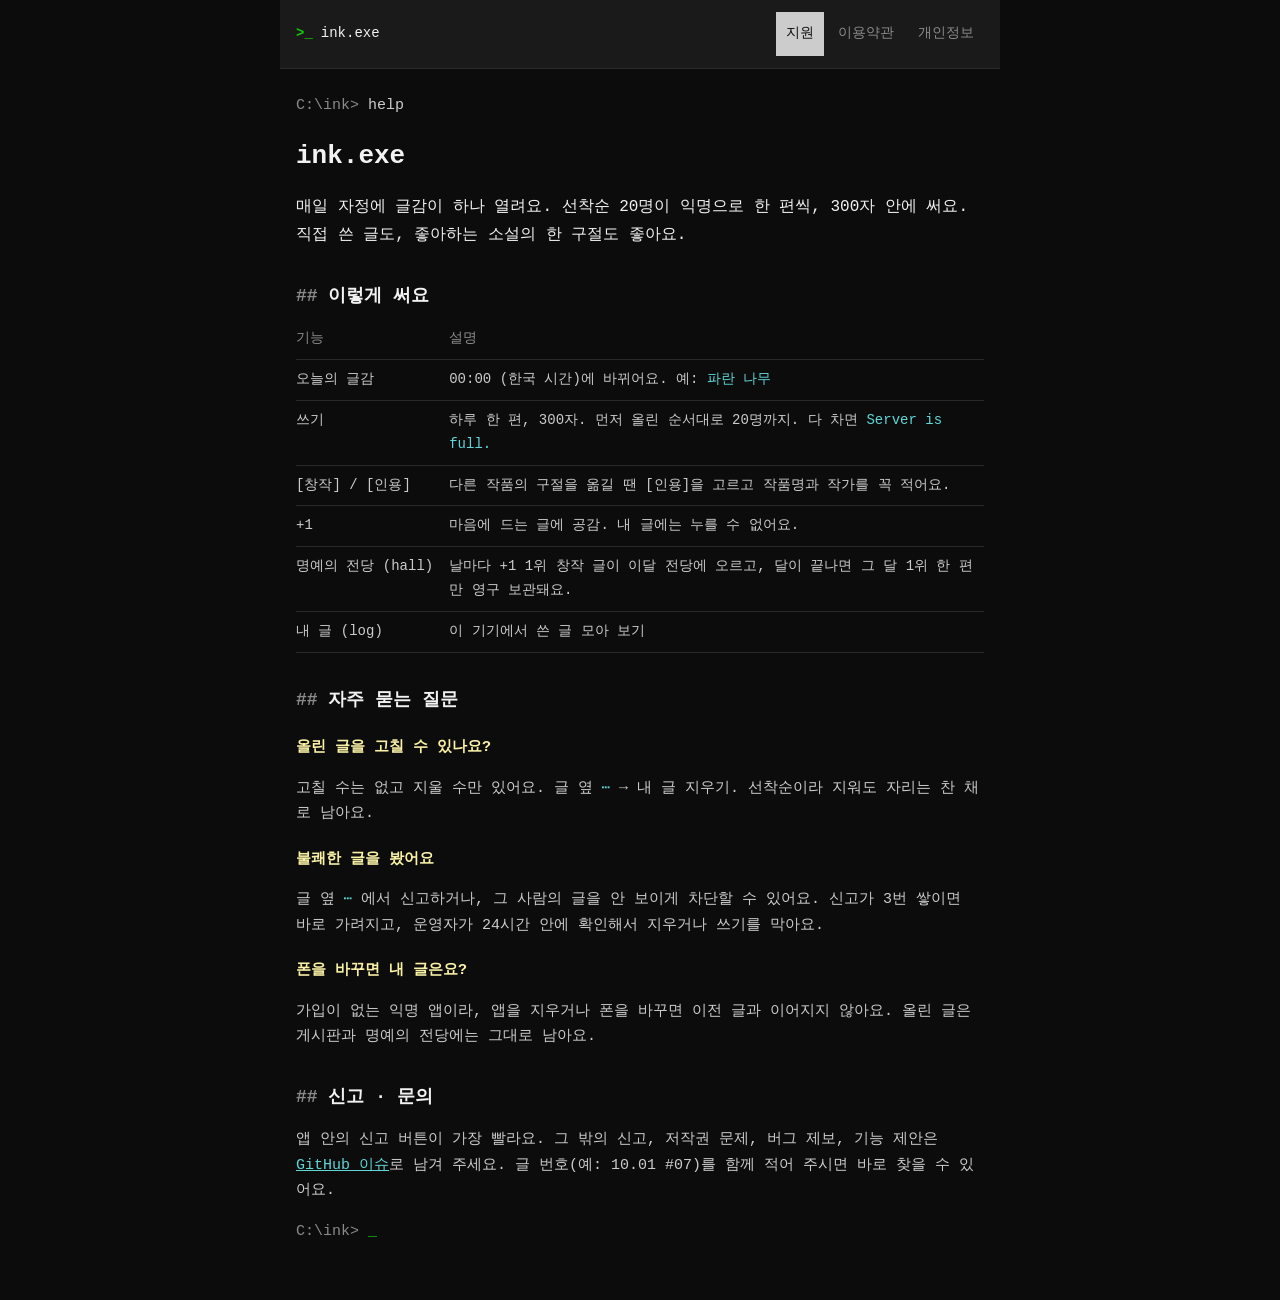
==== docs/index.html @ 221719de "ink.exe 첫 버전: 매일 글감 하나, 선착순 20명 익명 짧은 글 - Supabase 스키마 · RPC: 선착순 20 · 300자 · 하루 한 편 · 인용 출처 필수   · " ====
<!doctype html>
<html lang="ko">
<head>
<meta charset="utf-8">
<meta name="viewport" content="width=device-width, initial-scale=1">
<title>ink.exe 지원</title>
<meta name="description" content="ink.exe: 매일 글감 하나, 선착순 20명이 익명으로 쓰는 짧은 글 게시판. 사용법, 자주 묻는 질문, 신고와 문의.">
<link rel="stylesheet" href="style.css">
</head>
<body>
<main>
<header class="bar"><span class="prompt">&gt;_</span> ink.exe <nav><a href="./" aria-current="page">지원</a><a href="terms.html">이용약관</a><a href="privacy.html">개인정보</a></nav></header>

<p class="cmd"><span class="dim">C:\ink&gt;</span> help</p>

<h1>ink.exe</h1>
<p class="lead">매일 자정에 글감이 하나 열려요. 선착순 20명이 익명으로 한 편씩, 300자 안에 써요. 직접 쓴 글도, 좋아하는 소설의 한 구절도 좋아요.</p>

<h2>이렇게 써요</h2>
<table>
<thead><tr><th scope="col">기능</th><th scope="col">설명</th></tr></thead>
<tbody>
<tr><td>오늘의 글감</td><td>00:00 (한국 시간)에 바뀌어요. 예: <code>파란 나무</code></td></tr>
<tr><td>쓰기</td><td>하루 한 편, 300자. 먼저 올린 순서대로 20명까지. 다 차면 <code>Server is full.</code></td></tr>
<tr><td>[창작] / [인용]</td><td>다른 작품의 구절을 옮길 땐 [인용]을 고르고 작품명과 작가를 꼭 적어요.</td></tr>
<tr><td>+1</td><td>마음에 드는 글에 공감. 내 글에는 누를 수 없어요.</td></tr>
<tr><td>명예의 전당 (hall)</td><td>날마다 +1 1위 창작 글이 이달 전당에 오르고, 달이 끝나면 그 달 1위 한 편만 영구 보관돼요.</td></tr>
<tr><td>내 글 (log)</td><td>이 기기에서 쓴 글 모아 보기</td></tr>
</tbody>
</table>

<h2>자주 묻는 질문</h2>
<h3>올린 글을 고칠 수 있나요?</h3>
<p>고칠 수는 없고 지울 수만 있어요. 글 옆 <code>⋯</code> → 내 글 지우기. 선착순이라 지워도 자리는 찬 채로 남아요.</p>
<h3>불쾌한 글을 봤어요</h3>
<p>글 옆 <code>⋯</code> 에서 신고하거나, 그 사람의 글을 안 보이게 차단할 수 있어요. 신고가 3번 쌓이면 바로 가려지고, 운영자가 24시간 안에 확인해서 지우거나 쓰기를 막아요.</p>
<h3>폰을 바꾸면 내 글은요?</h3>
<p>가입이 없는 익명 앱이라, 앱을 지우거나 폰을 바꾸면 이전 글과 이어지지 않아요. 올린 글은 게시판과 명예의 전당에는 그대로 남아요.</p>

<h2>신고 · 문의</h2>
<p>앱 안의 신고 버튼이 가장 빨라요. 그 밖의 신고, 저작권 문제, 버그 제보, 기능 제안은 <a href="https://github.com/isla0x/ink-exe/issues">GitHub 이슈</a>로 남겨 주세요. 글 번호(예: 10.01 #07)를 함께 적어 주시면 바로 찾을 수 있어요.</p>

<p class="cmd"><span class="dim">C:\ink&gt;</span> <span class="cursor">_</span></p>
</main>
</body>
</html>
---- docs/style.css ----
:root {
  --bg: #0c0c0c;
  --bar: #1a1a1a;
  --fg: #cccccc;
  --hi: #f2f2f2;
  --dim: #8a8a8a;
  --ok: #16c60c;
  --cmd: #61d6d6;
  --tag: #f9f1a5;
  --line: #2a2a2a;
  color-scheme: dark;
}
* { box-sizing: border-box; }
html { -webkit-text-size-adjust: 100%; }
body {
  margin: 0;
  background: var(--bg);
  color: var(--fg);
  font-family: "SF Mono", ui-monospace, Menlo, Consolas, "D2Coding", "Nanum Gothic Coding", monospace;
  font-size: 15px;
  line-height: 1.7;
}
main { max-width: 720px; margin: 0 auto; padding: 0 16px 48px; }
.bar {
  display: flex; align-items: center; gap: 8px;
  margin: 0 -16px 24px; padding: 12px 16px;
  background: var(--bar); border-bottom: 1px solid var(--line);
  color: var(--hi); font-size: 14px;
}
.bar .prompt { color: var(--ok); font-weight: 700; }
.bar nav { margin-left: auto; display: flex; gap: 4px; }
.bar nav a { color: var(--dim); text-decoration: none; padding: 10px 10px; }
.bar nav a[aria-current="page"] { background: var(--fg); color: var(--bg); }
.cmd { margin: 0 0 8px; }
.dim { color: var(--dim); }
h1 { color: var(--hi); font-size: 26px; margin: 16px 0 4px; }
h2 { color: var(--hi); font-size: 18px; margin: 32px 0 8px; }
h2::before { content: "## "; color: var(--dim); }
h3 { color: var(--tag); font-size: 15px; margin: 20px 0 4px; }
.lead { font-size: 16px; color: var(--hi); }
strong { color: var(--hi); }
a { color: var(--cmd); }
code { color: var(--cmd); font-family: inherit; }
ul { padding-left: 20px; }
li::marker { color: var(--ok); }
hr { border: 0; border-top: 1px dashed var(--line); margin: 40px 0 0; }
table { width: 100%; border-collapse: collapse; font-size: 14px; }
th, td { text-align: left; vertical-align: top; padding: 8px 8px 8px 0; border-bottom: 1px solid var(--line); }
th { color: var(--dim); font-weight: 400; }
td:first-child { white-space: nowrap; padding-right: 16px; }
@media (max-width: 520px) { td:first-child { white-space: normal; } }
.cursor { color: var(--ok); animation: blink 1s steps(1) infinite; }
@keyframes blink { 50% { opacity: 0; } }
@media (prefers-reduced-motion: reduce) { .cursor { animation: none; } }
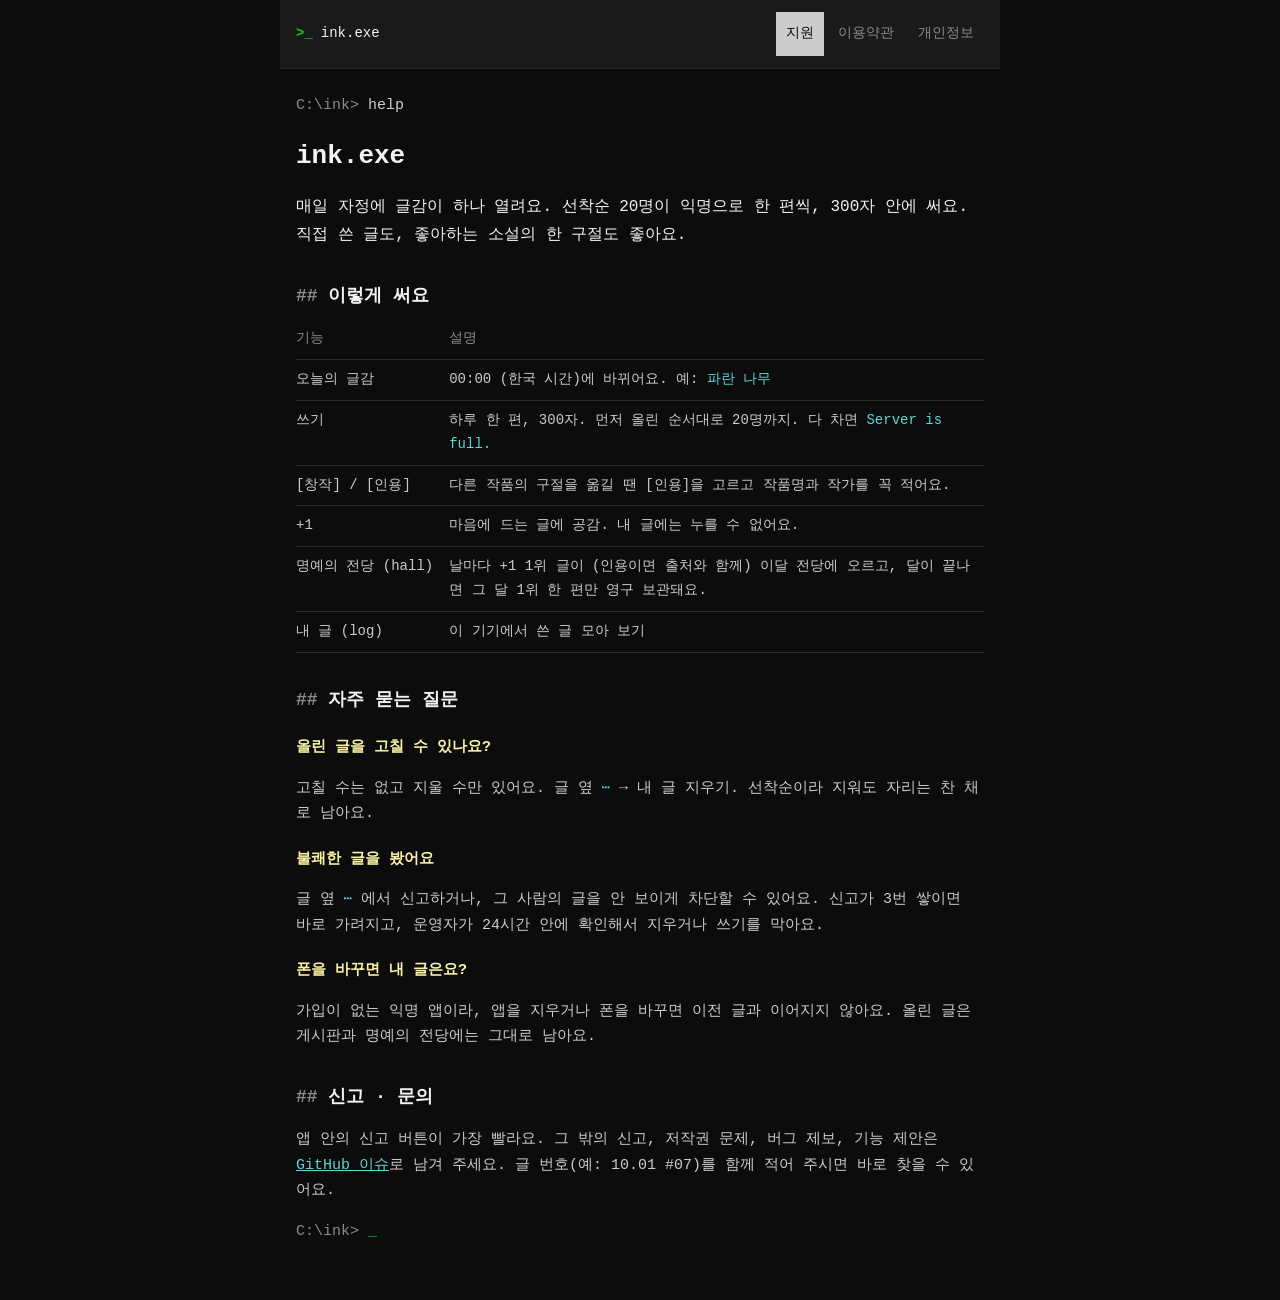
==== commit e668d174: "명예의 전당에 인용글도 오르게 (설정 hall_includes_quotes 기본값 true) Co-Authored-By: Claude Opus 5.5 <noreply@anthrop" ====
--- a/docs/index.html
+++ b/docs/index.html
@@ -24,7 +24,7 @@
 <tr><td>쓰기</td><td>하루 한 편, 300자. 먼저 올린 순서대로 20명까지. 다 차면 <code>Server is full.</code></td></tr>
 <tr><td>[창작] / [인용]</td><td>다른 작품의 구절을 옮길 땐 [인용]을 고르고 작품명과 작가를 꼭 적어요.</td></tr>
 <tr><td>+1</td><td>마음에 드는 글에 공감. 내 글에는 누를 수 없어요.</td></tr>
-<tr><td>명예의 전당 (hall)</td><td>날마다 +1 1위 창작 글이 이달 전당에 오르고, 달이 끝나면 그 달 1위 한 편만 영구 보관돼요.</td></tr>
+<tr><td>명예의 전당 (hall)</td><td>날마다 +1 1위 글이 (인용이면 출처와 함께) 이달 전당에 오르고, 달이 끝나면 그 달 1위 한 편만 영구 보관돼요.</td></tr>
 <tr><td>내 글 (log)</td><td>이 기기에서 쓴 글 모아 보기</td></tr>
 </tbody>
 </table>
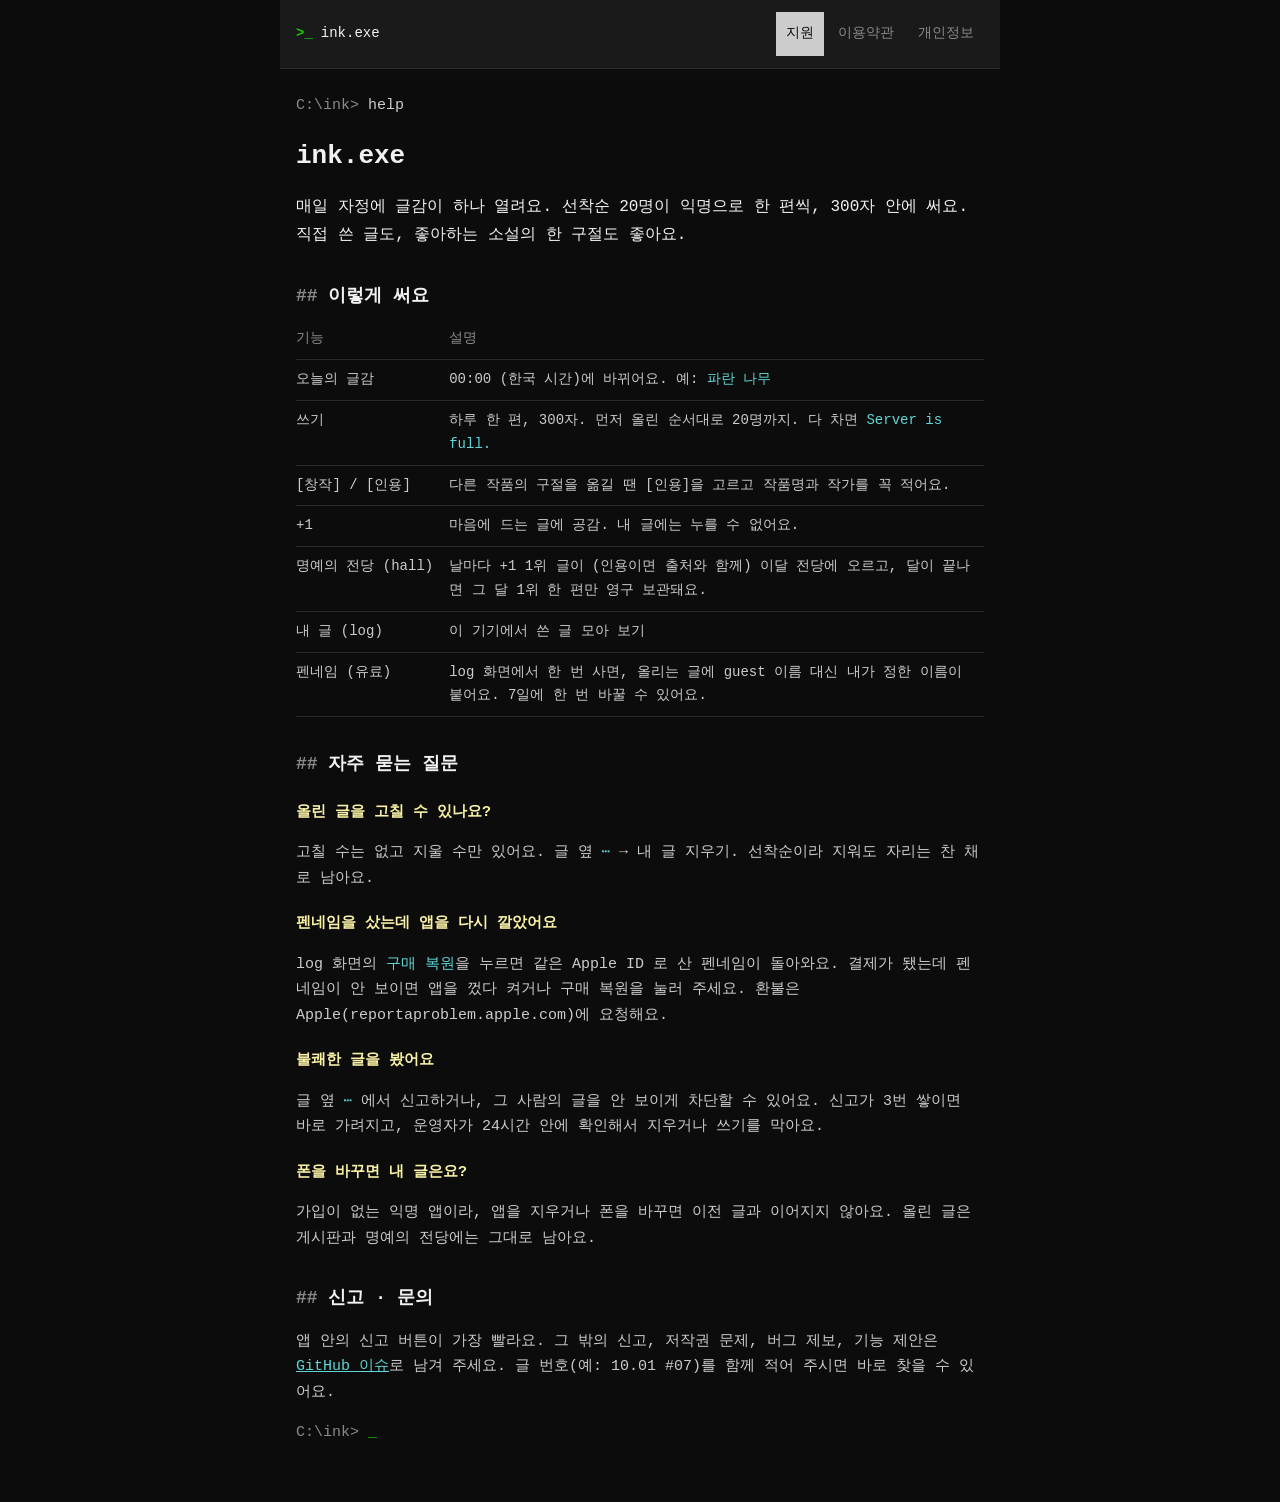
==== commit 4c1183ad: "펜네임: 상품 ID ink_exe_pen 으로 통일, 약관 · 개인정보 · 지원 페이지 · README 갱신 Co-Authored-By: Claude Opus 5.5 <norepl" ====
--- a/docs/index.html
+++ b/docs/index.html
@@ -26,12 +26,15 @@
 <tr><td>+1</td><td>마음에 드는 글에 공감. 내 글에는 누를 수 없어요.</td></tr>
 <tr><td>명예의 전당 (hall)</td><td>날마다 +1 1위 글이 (인용이면 출처와 함께) 이달 전당에 오르고, 달이 끝나면 그 달 1위 한 편만 영구 보관돼요.</td></tr>
 <tr><td>내 글 (log)</td><td>이 기기에서 쓴 글 모아 보기</td></tr>
+<tr><td>펜네임 (유료)</td><td>log 화면에서 한 번 사면, 올리는 글에 guest 이름 대신 내가 정한 이름이 붙어요. 7일에 한 번 바꿀 수 있어요.</td></tr>
 </tbody>
 </table>
 
 <h2>자주 묻는 질문</h2>
 <h3>올린 글을 고칠 수 있나요?</h3>
 <p>고칠 수는 없고 지울 수만 있어요. 글 옆 <code>⋯</code> → 내 글 지우기. 선착순이라 지워도 자리는 찬 채로 남아요.</p>
+<h3>펜네임을 샀는데 앱을 다시 깔았어요</h3>
+<p>log 화면의 <code>구매 복원</code>을 누르면 같은 Apple ID 로 산 펜네임이 돌아와요. 결제가 됐는데 펜네임이 안 보이면 앱을 껐다 켜거나 구매 복원을 눌러 주세요. 환불은 Apple(reportaproblem.apple.com)에 요청해요.</p>
 <h3>불쾌한 글을 봤어요</h3>
 <p>글 옆 <code>⋯</code> 에서 신고하거나, 그 사람의 글을 안 보이게 차단할 수 있어요. 신고가 3번 쌓이면 바로 가려지고, 운영자가 24시간 안에 확인해서 지우거나 쓰기를 막아요.</p>
 <h3>폰을 바꾸면 내 글은요?</h3>
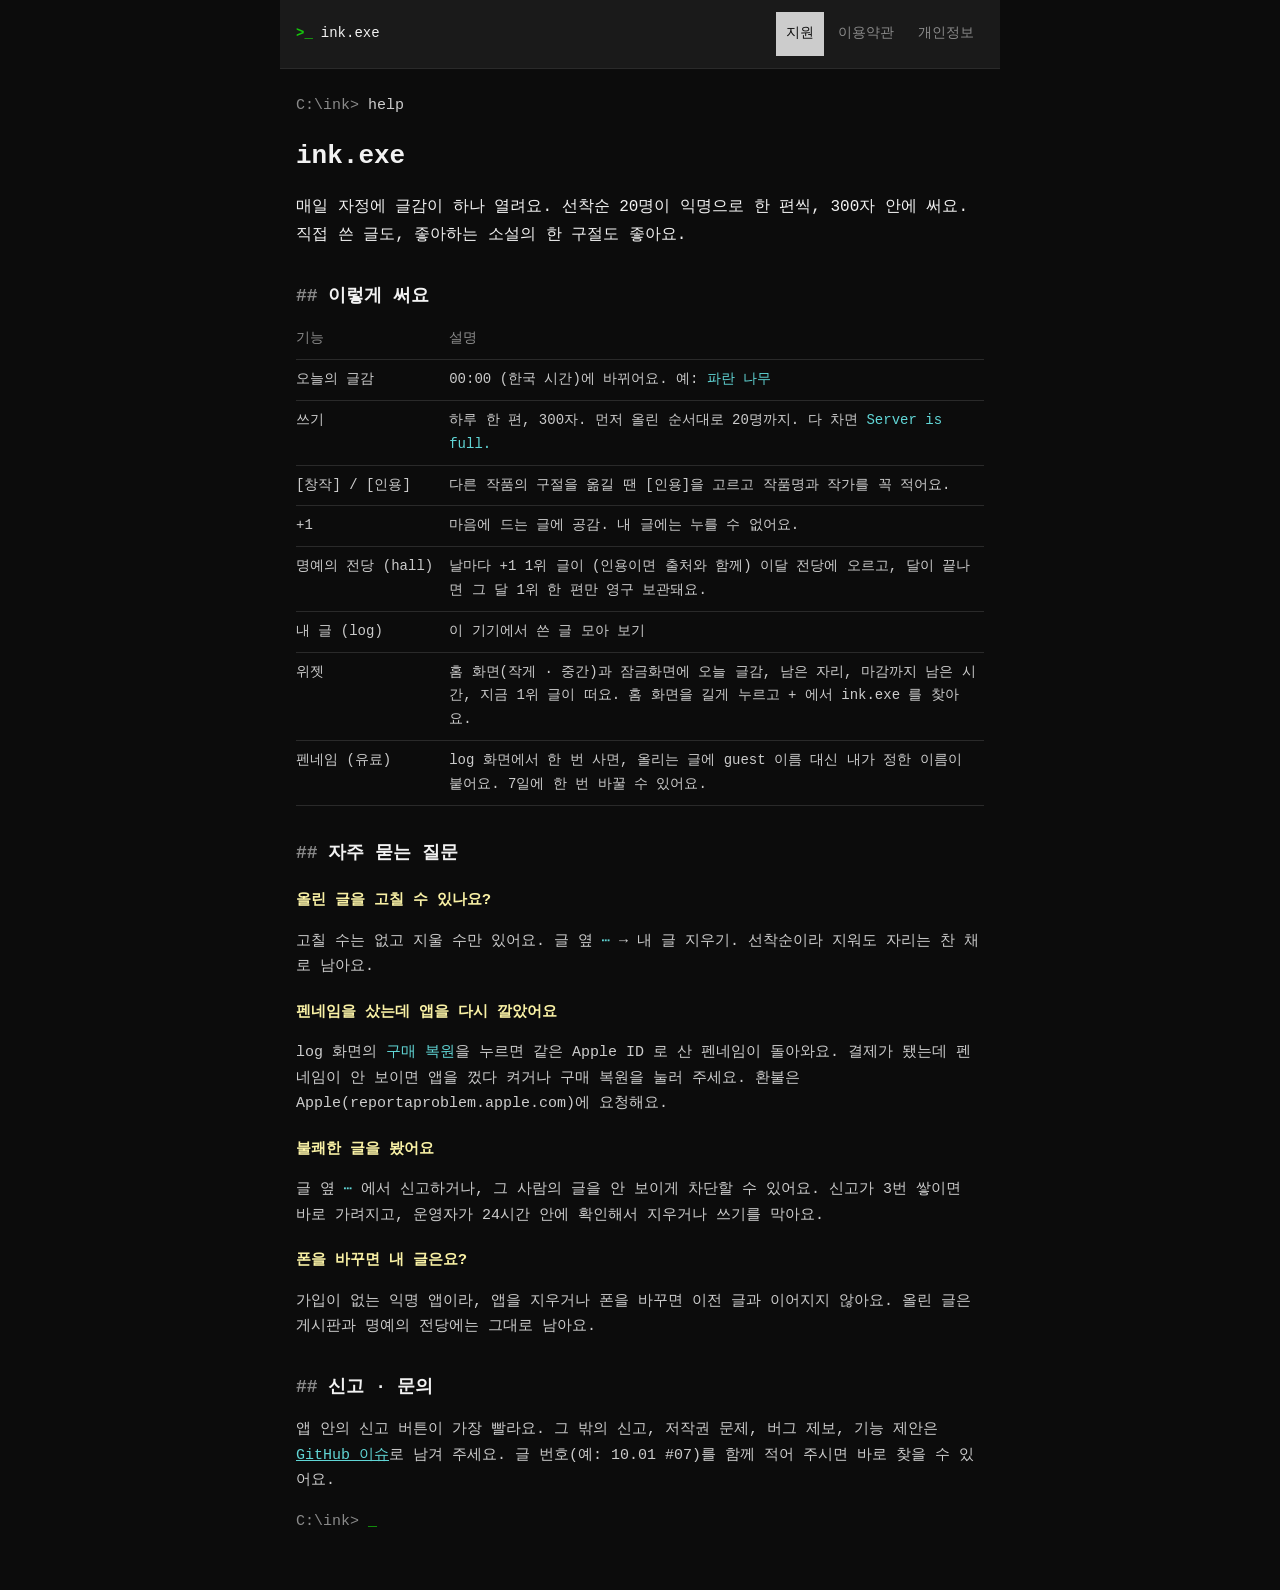
==== commit dbfeb047: "위젯 안내 추가 (README · 지원 페이지) Co-Authored-By: Claude Opus 5.5 <noreply@anthropic.com> Claude-Session: h" ====
--- a/docs/index.html
+++ b/docs/index.html
@@ -26,6 +26,7 @@
 <tr><td>+1</td><td>마음에 드는 글에 공감. 내 글에는 누를 수 없어요.</td></tr>
 <tr><td>명예의 전당 (hall)</td><td>날마다 +1 1위 글이 (인용이면 출처와 함께) 이달 전당에 오르고, 달이 끝나면 그 달 1위 한 편만 영구 보관돼요.</td></tr>
 <tr><td>내 글 (log)</td><td>이 기기에서 쓴 글 모아 보기</td></tr>
+<tr><td>위젯</td><td>홈 화면(작게 · 중간)과 잠금화면에 오늘 글감, 남은 자리, 마감까지 남은 시간, 지금 1위 글이 떠요. 홈 화면을 길게 누르고 + 에서 ink.exe 를 찾아요.</td></tr>
 <tr><td>펜네임 (유료)</td><td>log 화면에서 한 번 사면, 올리는 글에 guest 이름 대신 내가 정한 이름이 붙어요. 7일에 한 번 바꿀 수 있어요.</td></tr>
 </tbody>
 </table>
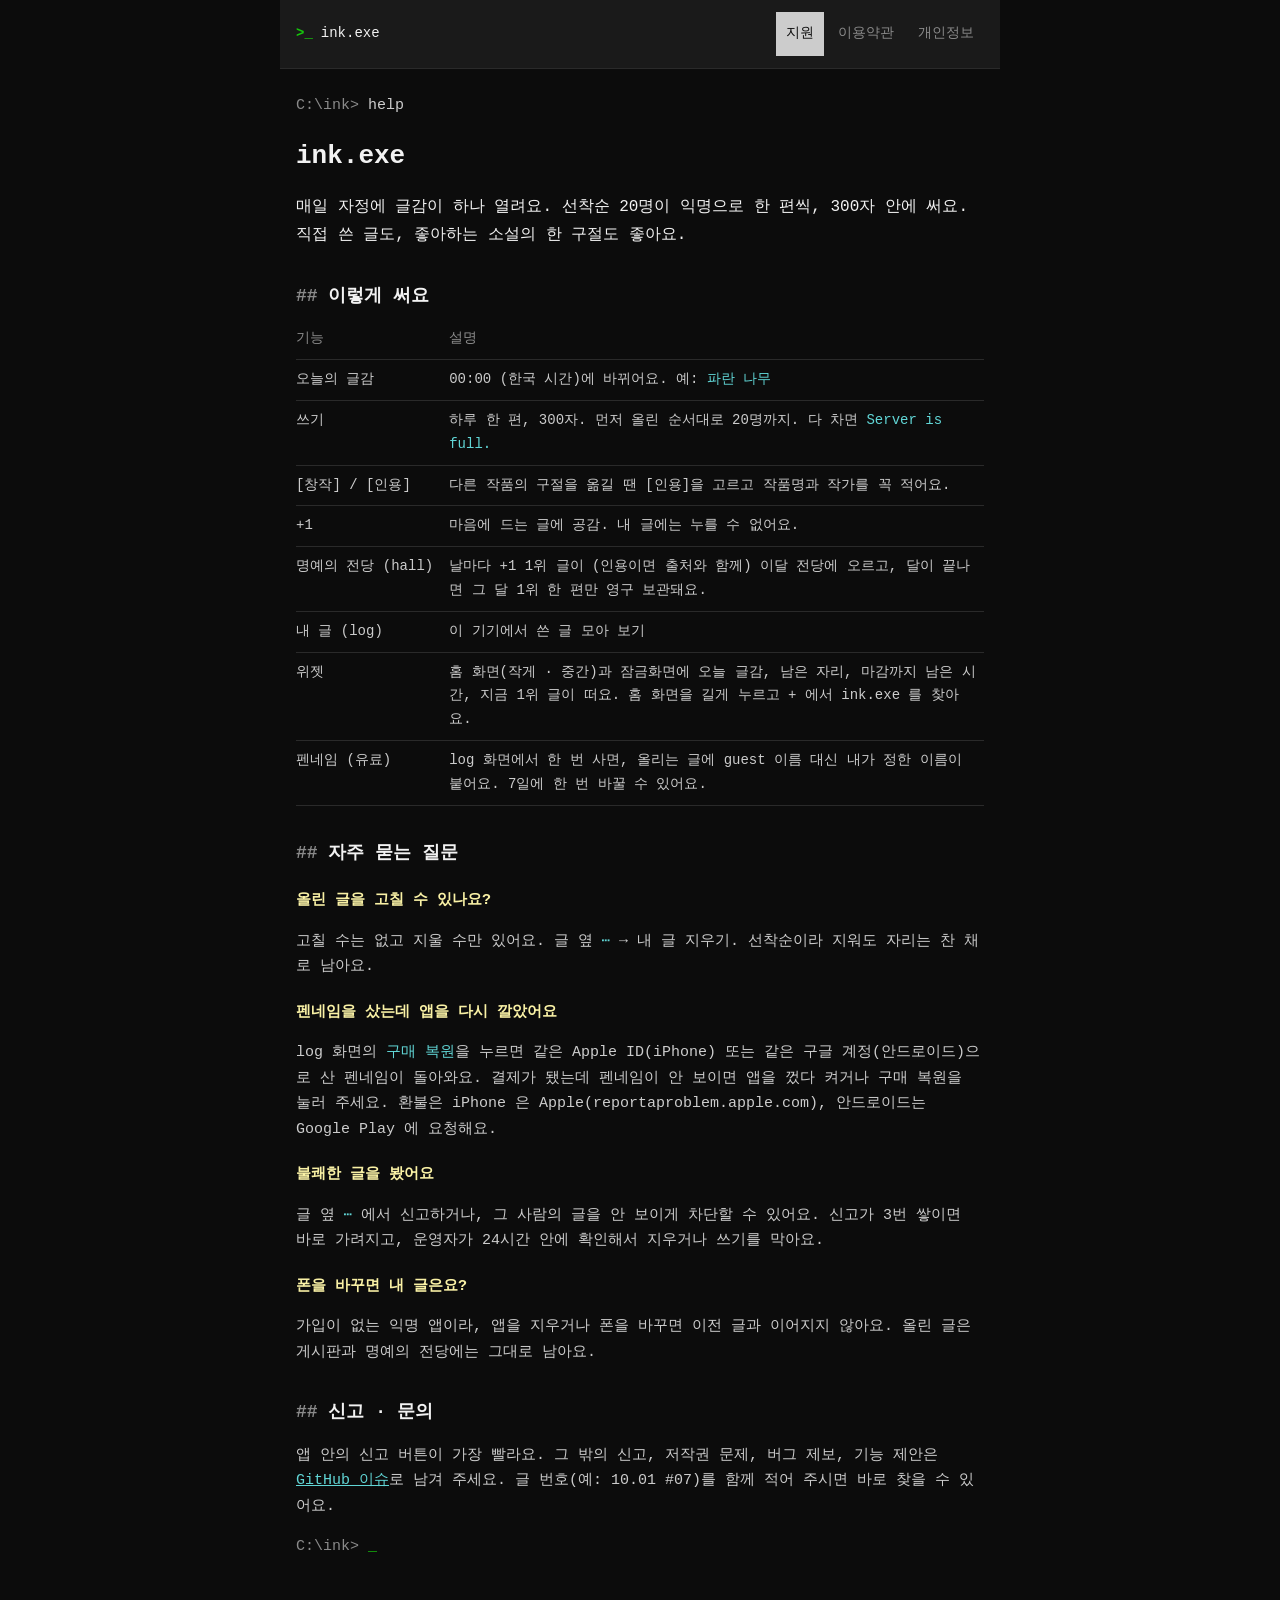
==== commit 43a22b60: "안드로이드 펜네임: Google Play 결제 + claim-pen 에서 Google 서명 확인, 약관 · 개인정보 갱신, 빌드 1.0.0+7 Co-Authored-By: Clau" ====
--- a/docs/index.html
+++ b/docs/index.html
@@ -35,7 +35,7 @@
 <h3>올린 글을 고칠 수 있나요?</h3>
 <p>고칠 수는 없고 지울 수만 있어요. 글 옆 <code>⋯</code> → 내 글 지우기. 선착순이라 지워도 자리는 찬 채로 남아요.</p>
 <h3>펜네임을 샀는데 앱을 다시 깔았어요</h3>
-<p>log 화면의 <code>구매 복원</code>을 누르면 같은 Apple ID 로 산 펜네임이 돌아와요. 결제가 됐는데 펜네임이 안 보이면 앱을 껐다 켜거나 구매 복원을 눌러 주세요. 환불은 Apple(reportaproblem.apple.com)에 요청해요.</p>
+<p>log 화면의 <code>구매 복원</code>을 누르면 같은 Apple ID(iPhone) 또는 같은 구글 계정(안드로이드)으로 산 펜네임이 돌아와요. 결제가 됐는데 펜네임이 안 보이면 앱을 껐다 켜거나 구매 복원을 눌러 주세요. 환불은 iPhone 은 Apple(reportaproblem.apple.com), 안드로이드는 Google Play 에 요청해요.</p>
 <h3>불쾌한 글을 봤어요</h3>
 <p>글 옆 <code>⋯</code> 에서 신고하거나, 그 사람의 글을 안 보이게 차단할 수 있어요. 신고가 3번 쌓이면 바로 가려지고, 운영자가 24시간 안에 확인해서 지우거나 쓰기를 막아요.</p>
 <h3>폰을 바꾸면 내 글은요?</h3>
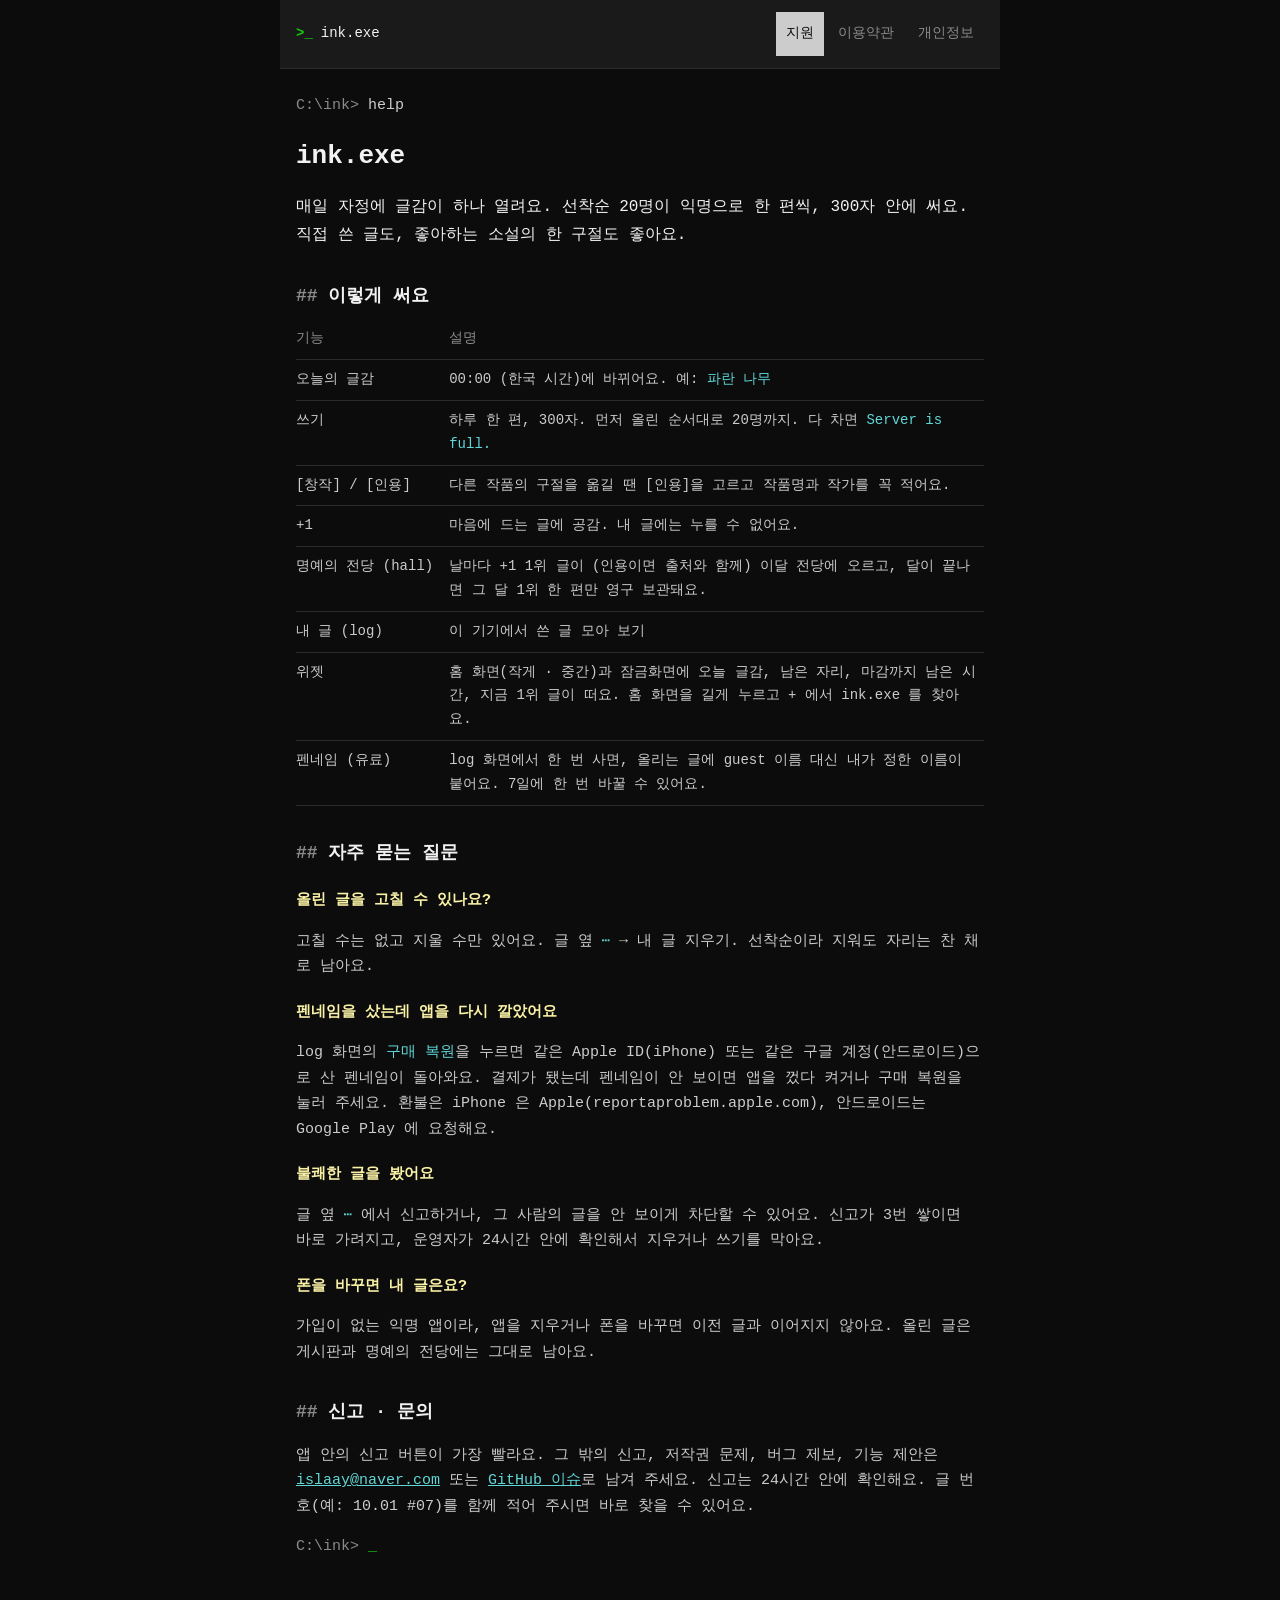
==== commit f43c9c64: "심사 1.2 대응: 이용약관(EULA) · 무관용 · 만 18세 동의, 신고하면 바로 숨김, 앱 안 연락처, 신고 처리 SQL, 빌드 1.0.0+10 - 첫 실행 동의에 EULA " ====
--- a/docs/index.html
+++ b/docs/index.html
@@ -42,7 +42,7 @@
 <p>가입이 없는 익명 앱이라, 앱을 지우거나 폰을 바꾸면 이전 글과 이어지지 않아요. 올린 글은 게시판과 명예의 전당에는 그대로 남아요.</p>
 
 <h2>신고 · 문의</h2>
-<p>앱 안의 신고 버튼이 가장 빨라요. 그 밖의 신고, 저작권 문제, 버그 제보, 기능 제안은 <a href="https://github.com/isla0x/ink-exe/issues">GitHub 이슈</a>로 남겨 주세요. 글 번호(예: 10.01 #07)를 함께 적어 주시면 바로 찾을 수 있어요.</p>
+<p>앱 안의 신고 버튼이 가장 빨라요. 그 밖의 신고, 저작권 문제, 버그 제보, 기능 제안은 <a href="mailto:islaay@naver.com">islaay@naver.com</a> 또는 <a href="https://github.com/isla0x/ink-exe/issues">GitHub 이슈</a>로 남겨 주세요. 신고는 24시간 안에 확인해요. 글 번호(예: 10.01 #07)를 함께 적어 주시면 바로 찾을 수 있어요.</p>
 
 <p class="cmd"><span class="dim">C:\ink&gt;</span> <span class="cursor">_</span></p>
 </main>
